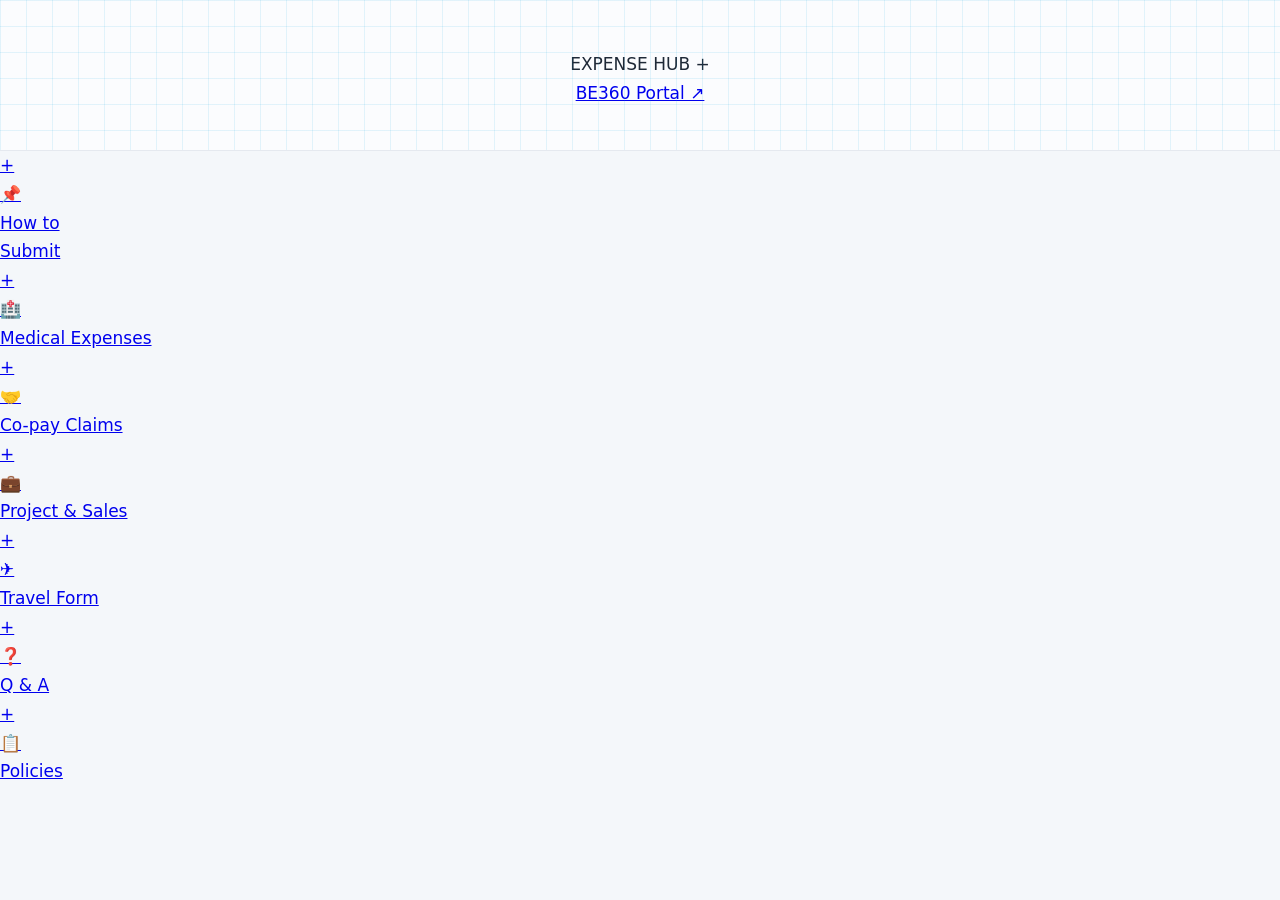
==== home.html @ 76f4fccd "Create home.html" ====
<!DOCTYPE html>
<html lang="en">
<head>
  <meta charset="UTF-8">
  <meta name="viewport" content="width=device-width, initial-scale=1.0">
  <title>Expense Claim Hub</title>
  <link rel="stylesheet" href="style.css">
</head>
<body>

  <div class="app-container">
    
    <!-- Top Header -->
    <header class="brand-header">
      <div class="logo">EXPENSE HUB <span>+</span></div>
      <a href="#" class="system-btn">BE360 Portal ↗</a>
    </header>

    <!-- Bento Grid Navigation -->
    <main class="bento-grid">

      <!-- Featured / Guide Card -->
      <a href="index.html" class="bento-card card-hero">
        <span class="plus-icon">+</span>
        <div class="card-icon">📌</div>
        <div class="card-title">How to<br>Submit</div>
      </a>

      <!-- Category Cards -->
      <a href="#" class="bento-card card-purple">
        <span class="plus-icon">+</span>
        <div class="card-icon">🏥</div>
        <div class="card-title">Medical Expenses</div>
      </a>

      <a href="#" class="bento-card card-mustard">
        <span class="plus-icon">+</span>
        <div class="card-icon">🤝</div>
        <div class="card-title">Co-pay Claims</div>
      </a>

      <a href="#" class="bento-card card-orange">
        <span class="plus-icon">+</span>
        <div class="card-icon">💼</div>
        <div class="card-title">Project & Sales</div>
      </a>

      <a href="#" class="bento-card card-orange-alt">
        <span class="plus-icon">+</span>
        <div class="card-icon">✈️</div>
        <div class="card-title">Travel Form</div>
      </a>

      <a href="#" class="bento-card card-blue">
        <span class="plus-icon">+</span>
        <div class="card-icon">❓</div>
        <div class="card-title">Q & A</div>
      </a>

      <a href="#" class="bento-card card-cream">
        <span class="plus-icon">+</span>
        <div class="card-icon">📋</div>
        <div class="card-title">Policies</div>
      </a>

    </main>
  </div>

</body>
</html>
---- style.css ----
/* =========================================================
   EXPENSE CLAIM GUIDE — STYLESHEET
   Brand: BE8
   Bilingual, side by side. No JavaScript.
   Built phone-first, tested for the LINE in-app browser.
   ========================================================= */


/* ===== BRAND COLORS ===== */

:root {
  --color-primary:    #0E2B5C;   /* Beryl Navy Blue       */
  --color-accent:     #00A3E0;   /* Digital Cyan          */
  --color-bg-light:   #F4F7FA;   /* Ice Blue / Light Gray */
  --color-bg-dark:    #0B132B;   /* Deep Midnight         */
  --color-text-main:  #1F2937;   /* Charcoal Gray         */
  --color-text-muted: #4B5563;   /* Muted Gray            */
  --color-white:      #FFFFFF;   /* Pure White            */

  --line: rgba(14, 43, 92, 0.12);

  --font-en: "Public Sans", system-ui, -apple-system, "Segoe UI", sans-serif;
  --font-th: "Sarabun", "Noto Sans Thai", system-ui, sans-serif;

  --shadow-soft: 0 1px 2px rgba(14, 43, 92, 0.06),
                 0 2px 10px rgba(14, 43, 92, 0.07);
  --shadow-lift: 0 6px 16px rgba(14, 43, 92, 0.10),
                 0 16px 34px rgba(14, 43, 92, 0.08);

  --radius: 14px;
}


/* ===== BASIC PAGE SETUP ===== */

* {
  box-sizing: border-box;
}

html {
  scroll-behavior: smooth;
  -webkit-text-size-adjust: 100%;
}

body {
  margin: 0;
  padding: 0;
  background-color: var(--color-bg-light);
  color: var(--color-text-main);
  font-family: var(--font-en);
  font-size: 17px;
  line-height: 1.7;
  -webkit-font-smoothing: antialiased;
}


/* ===== EVERY PIECE OF THAI TEXT USES SARABUN ===== */

.h-th,
.nav-th,
.cell-th,
.chip-th,
.btn-th,
.bi-th {
  font-family: var(--font-th);
}


/* =========================================================
   HEADER — doodle-framed, notebook grid
   ========================================================= */

header {
  position: relative;
  background-color: #FBFCFE;
  border-bottom: 1px solid rgba(14, 43, 92, 0.09);
  padding: 32px 18px 36px;
  text-align: center;
  overflow: hidden;
}

/* Notebook grid, drawn in CSS */
header::before {
  content: "";
  position: absolute;
  inset: 0;
  background-image:
    linear-gradient(rgba(0, 163, 224, 0.10) 1px, transparent 1px),
    linear-gradient(90deg, rgba(0, 163, 224, 0.10) 1px, transparent 1px);
  background-size: 26px 26px;
  pointer-events: none;
}

.hd-wrap {
  position: relative;
  z-index: 2;
  max-width: 720px;
  margin: 0 auto;
}

.hd-badge {
  display: inline-block;
  margin-bottom: 18px;
  padding: 8px 20px;
  border: 1px solid rgba(14, 43, 92, 0.14);
  border-radius: 999px;
  background-color: var(--color-white);
  box-shadow: 0 2px 6px rgba(14, 43, 92, 0.05);
  font-size: 0.8rem;
  font-weight: 600;
  color: var(--color-primary);
}

header h1 {
  margin: 0 0 12px 0;
  color: var(--color-primary);
  font-size: 1.9rem;
  font-weight: 700;
  line-height: 1.2;
  letter-spacing: -0.025em;
}

header p {
  margin: 0;
  color: var(--color-text-muted);
  font-size: 1rem;
  line-height: 1.6;
}


/* ===== DOODLES =====
   Hidden on phones so the header stays short. */

.hd-doodles {
  display: none;
}

.dd {
  position: absolute;
  fill: none;
  stroke: var(--color-primary);
  stroke-width: 2.6;
  stroke-linecap: round;
  stroke-linejoin: round;
}

/* The cyan shapes sit behind the navy outlines */
.dd .fill {
  fill: rgba(0, 163, 224, 0.22);
  stroke: none;
}


@media (min-width: 900px) {

  header {
    padding: 74px 40px 78px;
  }

  header h1 {
    font-size: 3rem;
  }

  header p {
    font-size: 1.12rem;
  }

  .hd-doodles {
    display: block;
    position: absolute;
    inset: 0;
    z-index: 1;
    pointer-events: none;
  }

  /* --- left flank --- */
  .dd-laptop-l   { width: 130px; top: 22%;  left: 3%;   transform: rotate(-8deg); }
  .dd-glasses-l  { width: 112px; top: 12%;  left: 16%;  transform: rotate(-14deg); }
  .dd-clip-l     { width: 58px;  top: 58%;  left: 14%;  transform: rotate(10deg); }
  .dd-pencil-l   { width: 78px;  top: 74%;  left: 5%;   transform: rotate(-20deg); }
  .dd-squiggle-l { width: 104px; top: 6%;   left: 7%;   opacity: .5; stroke-width: 2.2; }

  /* --- right flank --- */
  .dd-laptop-r   { width: 130px; top: 20%;  right: 3%;  transform: rotate(9deg); }
  .dd-glasses-r  { width: 112px; top: 62%;  right: 14%; transform: rotate(12deg); }
  .dd-clip-r     { width: 58px;  top: 14%;  right: 17%; transform: rotate(-12deg); }
  .dd-eraser-r   { width: 66px;  top: 78%;  right: 6%;  transform: rotate(16deg); }
  .dd-squiggle-r { width: 104px; top: 80%;  right: 20%; opacity: .5; stroke-width: 2.2; }
}

/* ===== MENU ===== */

nav {
  background-color: var(--color-bg-light);
  box-shadow: 0 4px 12px rgba(14, 43, 92, 0.05);
  padding: 18px 14px;
}

nav ul {
  display: grid;
  grid-template-columns: 1fr 1fr;
  gap: 12px;
  margin: 0;
  padding: 0;
  list-style: none;
}

nav a.nav-card {
  display: flex;
  flex-direction: column;
  align-items: center;
  justify-content: center;
  gap: 6px;
  min-height: 84px;
  padding: 14px 10px;
  border-radius: 14px;
  border-top: 4px solid #63B9F8;
  background-color: var(--color-white);
  color: var(--color-primary);
  font-size: 0.88rem;
  font-weight: 700;
  line-height: 1.3;
  text-align: center;
  text-decoration: none;
  box-shadow: 0 2px 8px rgba(14, 43, 92, 0.07);
  transition: transform 0.25s ease, box-shadow 0.25s ease,
              background-color 0.25s ease, border-color 0.25s ease;
}

.nav-emoji {
  font-size: 1.4rem;
  line-height: 1;
}

.nav-txt {
  min-width: 0;
  display: flex;
  flex-direction: column;
  align-items: center;
}

.nav-th {
  display: block;
  margin-top: 2px;
  font-size: 0.76rem;
  font-weight: 400;
  color: rgba(14, 43, 92, 0.72);
}

nav a.nav-card:hover,
nav a.nav-card:focus-visible {
  transform: translateY(-3px);
  box-shadow: 0 8px 20px rgba(14, 43, 92, 0.14);
  background-color: var(--color-primary);
  border-top-color: var(--color-accent);
  color: var(--color-white);
}

nav a.nav-card:hover .nav-th,
nav a.nav-card:focus-visible .nav-th {
  color: rgba(255, 255, 255, 0.85);
}


/* ===== SECTION CARDS ===== */

section {
  background-color: var(--color-white);
  border-radius: var(--radius);
  box-shadow: var(--shadow-soft);
  margin: 18px 14px;
  padding: 26px 20px;
  scroll-margin-top: 16px;
}

section h2 {
  margin: 0 0 22px 0;
  padding-left: 14px;
  border-left: 4px solid var(--color-accent);
  color: var(--color-primary);
  font-size: 1.24rem;
  font-weight: 700;
  line-height: 1.35;
}

section h3 {
  margin: 32px 0 12px 0;
  color: var(--color-primary);
  font-size: 1.06rem;
  font-weight: 700;
  line-height: 1.4;
}

.h-th {
  display: block;
  margin-top: 2px;
  font-size: 0.92em;
  font-weight: 400;
  color: var(--color-text-muted);
}

section h2 .h-th {
  color: rgba(14, 43, 92, 0.62);
}

section p {
  margin: 0 0 14px 0;
}

.coming {
  color: var(--color-text-muted);
  font-style: italic;
}

.coming .cell-th {
  font-style: normal;
}


/* ===== BILINGUAL BLOCKS ===== */

.bi {
  display: grid;
  gap: 0;
}

.bi-col {
  min-width: 0;
}

.bi-th {
  margin-top: 16px;
  padding-top: 16px;
  border-top: 1px dashed var(--line);
}

.bi-label {
  margin: 0 0 8px 0;
  font-family: var(--font-en);
  font-size: 0.68rem;
  font-weight: 700;
  letter-spacing: 0.1em;
  text-transform: uppercase;
  color: var(--color-text-muted);
}

.bi-th .bi-label {
  font-family: var(--font-th);
  letter-spacing: 0.02em;
}


/* ===== TICKED CHECKLIST ===== */

.checklist {
  margin: 0;
  padding: 0;
  list-style: none;
}

.checklist li {
  position: relative;
  margin-bottom: 12px;
  padding-left: 32px;
  line-height: 1.65;
}

.checklist li:last-child {
  margin-bottom: 0;
}

.checklist li::before {
  content: "\2713";
  position: absolute;
  left: 0;
  top: 3px;
  width: 22px;
  height: 22px;
  border-radius: 50%;
  background-color: var(--color-accent);
  color: var(--color-white);
  font-family: var(--font-en);
  font-size: 0.72rem;
  font-weight: 700;
  line-height: 22px;
  text-align: center;
}

.plain-list {
  margin: 0;
  padding-left: 20px;
}

.plain-list li {
  margin-bottom: 8px;
  line-height: 1.65;
}

.plain-list li:last-child {
  margin-bottom: 0;
}


/* ===== CALLOUT BOXES ===== */

.callout {
  border-left: 5px solid;
  border-radius: 10px;
  margin: 18px 0;
  padding: 18px 20px;
}

.callout-title {
  margin: 0 0 10px 0;
  font-size: 0.98rem;
  font-weight: 700;
  line-height: 1.45;
}

.bi-th .callout-title {
  font-family: var(--font-th);
}

.callout p:last-child {
  margin-bottom: 0;
}

.callout-info {
  background-color: var(--color-bg-light);
  border-left-color: var(--color-accent);
}
.callout-info .callout-title { color: var(--color-primary); }

.callout-ok {
  background-color: #ECFDF5;
  border-left-color: #059669;
}
.callout-ok .callout-title { color: #065F46; }

.callout-warn {
  background-color: #FFF7ED;
  border-left-color: #D97706;
}
.callout-warn .callout-title { color: #92400E; }

.callout-danger {
  background-color: #FEF2F2;
  border-left-color: #DC2626;
}
.callout-danger .callout-title { color: #991B1B; }


/* ===== CHIPS ===== */

.chip {
  display: inline-block;
  margin-bottom: 16px;
  padding: 6px 14px;
  border-radius: 999px;
  color: var(--color-white);
  font-size: 0.74rem;
  font-weight: 700;
  letter-spacing: 0.05em;
  text-transform: uppercase;
}

.chip-th {
  text-transform: none;
  letter-spacing: 0;
  font-weight: 400;
  opacity: 0.9;
}

.chip-th::before {
  content: " / ";
}

.chip-ok   { background-color: #059669; }
.chip-warn { background-color: #B45309; }
.chip-info { background-color: var(--color-primary); }


/* ===== RULE CARDS ===== */

.rule-grid {
  display: grid;
  gap: 14px;
}

.rule-card {
  background-color: var(--color-bg-light);
  border: 1px solid var(--line);
  border-radius: 12px;
  padding: 20px;
}

.steps {
  margin: 0;
  padding-left: 20px;
}

.steps li {
  margin-bottom: 8px;
  line-height: 1.65;
}

.steps li:last-child {
  margin-bottom: 0;
}

.rule-note {
  margin: 12px 0 0 0;
  font-size: 0.9rem;
  color: var(--color-text-muted);
}


/* ===== TABLES ===== */

.data-table {
  width: 100%;
  border-collapse: collapse;
  margin: 10px 0 8px 0;
  font-size: 0.95rem;
}

.data-table th {
  background-color: var(--color-primary);
  color: var(--color-white);
  padding: 12px;
  text-align: left;
  font-size: 0.74rem;
  font-weight: 700;
  letter-spacing: 0.06em;
  text-transform: uppercase;
  line-height: 1.4;
}

.data-table th:first-child { border-top-left-radius: 8px; }
.data-table th:last-child  { border-top-right-radius: 8px; }

.data-table th .cell-th {
  display: block;
  margin-top: 2px;
  font-size: 0.78rem;
  font-weight: 400;
  letter-spacing: 0;
  text-transform: none;
  color: rgba(255, 255, 255, 0.78);
}

.data-table td {
  padding: 13px 12px;
  border-bottom: 1px solid rgba(14, 43, 92, 0.10);
  vertical-align: top;
  line-height: 1.6;
}

.data-table tbody tr:nth-child(even) td {
  background-color: var(--color-bg-light);
}

.data-table td:first-child {
  width: 36%;
  color: var(--color-primary);
  font-weight: 600;
}

.cell-th {
  display: block;
  margin-top: 3px;
  font-size: 0.92em;
  color: var(--color-text-muted);
}

.align-right { text-align: right; }

.amount {
  text-align: right;
  color: var(--color-primary);
  font-weight: 700;
  white-space: nowrap;
}

.table-note {
  margin: 0 0 8px 0;
  font-size: 0.86rem;
  color: var(--color-text-muted);
}

.table-note .cell-th {
  display: inline;
  margin-left: 6px;
}


/* ===== VALUES TYPED EXACTLY AS SHOWN ===== */

code {
  background-color: var(--color-bg-light);
  border: 1px solid rgba(14, 43, 92, 0.15);
  border-radius: 6px;
  padding: 2px 7px;
  font-family: ui-monospace, "SF Mono", Consolas, monospace;
  font-size: 0.88em;
  color: var(--color-primary);
  white-space: nowrap;
}


/* ===== BUTTONS ===== */

.btn-primary {
  display: inline-block;
  margin: 14px auto 8px auto;
  padding: 16px 24px;
  border-radius: 10px;
  background-color: var(--color-accent);
  box-shadow: 0 4px 14px rgba(0, 163, 224, 0.30);
  color: var(--color-white);
  font-size: 1rem;
  font-weight: 700;
  text-align: center;
  text-decoration: none;
}

.btn-th {
  display: block;
  margin-top: 2px;
  font-size: 0.88rem;
  font-weight: 400;
  color: rgba(255, 255, 255, 0.9);
}

.btn-primary:hover,
.btn-primary:focus-visible {
  background-color: var(--color-primary);
  box-shadow: 0 4px 14px rgba(14, 43, 92, 0.28);
}


/* ===== IMAGES & FIGURES ===== */

figure {
  margin: 20px 0;
  text-align: center;
}

figure img {
  display: block;
  margin: 0 auto;
  max-width: 100%;
  height: auto;
  border-radius: 8px;
}


/* ===== EXAMPLES ===== */

.example {
  display: flex;
  gap: 12px;
  align-items: flex-start;
  margin-bottom: 10px;
  padding: 14px 16px;
  border-radius: 10px;
  font-size: 0.95rem;
  line-height: 1.6;
}

.example-mark {
  flex-shrink: 0;
  font-size: 1.05rem;
  font-weight: 700;
}

.example-ok { background-color: #ECFDF5; }
.example-ok .example-mark { color: #059669; }

.example-no { background-color: #FEF2F2; }
.example-no .example-mark { color: #DC2626; }


/* ===== FIELD CARDS ===== */

.field-cards {
  display: grid;
  gap: 12px;
  margin: 16px 0 8px;
}

.field-card {
  display: flex;
  gap: 14px;
  align-items: flex-start;
  background-color: var(--color-white);
  border: 2px solid rgba(0, 163, 224, 0.35);
  border-radius: 14px;
  padding: 16px 18px;
  box-shadow: var(--shadow-soft);
}

.field-num {
  flex-shrink: 0;
  width: 34px;
  height: 34px;
  border-radius: 50%;
  background-color: var(--color-accent);
  color: var(--color-white);
  font-family: var(--font-en);
  font-size: 0.95rem;
  font-weight: 700;
  line-height: 34px;
  text-align: center;
}

.field-body {
  min-width: 0;
}

.field-name {
  display: block;
  margin-bottom: 5px;
  color: var(--color-primary);
  font-size: 1rem;
  font-weight: 700;
  line-height: 1.35;
}

.field-value {
  margin: 0;
  line-height: 1.6;
}

.value-strong {
  color: var(--color-primary);
  font-weight: 700;
}


/* ===== FOOTER ===== */

footer {
  padding: 26px 22px 44px;
  color: var(--color-text-muted);
  font-size: 0.88rem;
  text-align: center;
}


/* =========================================================
   BIGGER SCREENS (laptop and tablet)
   ========================================================= */

@media (min-width: 760px) {

  header {
    padding: 50px 40px 42px;
    text-align: center;
  }

  header h1 { font-size: 2.05rem; }
  header h1 .h-th { font-size: 1.2rem; }
  header p { font-size: 1.05rem; }

  nav {
    position: sticky;
    top: 0;
    z-index: 10;
    padding: 0 30px;
  }

  nav ul {
    display: flex;
    justify-content: center;
    flex-wrap: wrap;
    gap: 0;
    max-width: 1400px;
    margin: 0 auto;
  }

  nav a {
    display: flex;
    flex-direction: column;
    justify-content: center;
    min-height: 62px;
    padding: 0 18px;
    border: none;
    border-radius: 0;
    border-bottom: 3px solid transparent;
    background-color: transparent;
  }

  nav a:hover,
  nav a:focus-visible {
    background-color: transparent;
    color: var(--color-accent);
    border-bottom-color: var(--color-accent);
  }

  nav a:hover .nav-th,
  nav a:focus-visible .nav-th {
    color: var(--color-accent);
  }

  section {
    max-width: 1300px;
    margin: 26px auto;
    padding: 38px 42px;
    scroll-margin-top: 82px;
  }

  section h2 { font-size: 1.5rem; }
  section h3 { font-size: 1.15rem; }

  .bi {
    grid-template-columns: 1fr 1fr;
    gap: 30px;
  }

  .bi-th {
    margin-top: 0;
    padding-top: 0;
    padding-left: 30px;
    border-top: none;
    border-left: 1px solid var(--line);
  }

  .rule-grid {
    grid-template-columns: 1fr;
    gap: 18px;
  }

  .field-cards {
    grid-template-columns: 1fr 1fr;
    gap: 16px;
  }

  .data-table { font-size: 1rem; }
  .data-table td:first-child { width: 30%; }

  footer {
    max-width: 1300px;
    margin: 0 auto;
  }
}
/* =========================================================
   NAVIGATION — white cards with a pastel blue top accent
   ========================================================= */

nav {
  background-color: var(--color-bg-light);
  box-shadow: 0 4px 12px rgba(14, 43, 92, 0.05);
  padding: 18px 14px;
}

nav ul {
  display: grid;
  grid-template-columns: 1fr 1fr;
  gap: 12px;
  margin: 0;
  padding: 0;
  list-style: none;
}

nav a.nav-card {
  display: flex;
  flex-direction: column;
  align-items: center;
  justify-content: center;
  gap: 6px;
  min-height: 84px;
  padding: 14px 10px;
  border-radius: 14px;
  border-top: 4px solid #63B9F8;
  background-color: var(--color-white);
  color: var(--color-primary);
  font-size: 0.88rem;
  font-weight: 700;
  line-height: 1.3;
  text-align: center;
  text-decoration: none;
  box-shadow: 0 2px 8px rgba(14, 43, 92, 0.07);
  transition: transform 0.25s ease, box-shadow 0.25s ease,
              background-color 0.25s ease, border-color 0.25s ease;
}

.nav-emoji {
  font-size: 1.4rem;
  line-height: 1;
}

.nav-txt {
  min-width: 0;
  display: flex;
  flex-direction: column;
  align-items: center;
}

.nav-th {
  display: block;
  margin-top: 2px;
  font-size: 0.76rem;
  font-weight: 400;
  color: rgba(14, 43, 92, 0.72);
}

nav a.nav-card:hover,
nav a.nav-card:focus-visible {
  transform: translateY(-3px);
  box-shadow: 0 8px 20px rgba(14, 43, 92, 0.14);
  background-color: var(--color-primary);
  border-top-color: var(--color-accent);
  color: var(--color-white);
}

nav a.nav-card:hover .nav-th,
nav a.nav-card:focus-visible .nav-th {
  color: rgba(255, 255, 255, 0.85);
}


@media (min-width: 760px) {

  nav {
    position: sticky;
    top: 0;
    z-index: 10;
    padding: 18px 20px;
  }

  nav ul {
    display: flex;
    justify-content: center;
    align-items: stretch;
    gap: 0;
    max-width: 1100px;
    margin: 0 auto;
  }

  nav li {
    display: flex;
    align-items: center;
    flex: 1;
  }

  nav li + li::before {
    content: "\203A";
    padding: 0 8px;
    color: rgba(14, 43, 92, 0.35);
    font-size: 1.4rem;
    font-weight: 700;
  }

  nav a.nav-card {
    width: 100%;
    min-height: 90px;
    padding: 12px 8px;
  }
}
/* ===== PV NUMBER BADGE =====
   A stronger version of <code> for the Payment Voucher example. */

code.pv-code {
  display: inline-block;
  padding: 3px 11px;
  border: none;
  border-radius: 999px;
  background-color: var(--color-primary);
  color: var(--color-white);
  font-family: ui-monospace, "SF Mono", Consolas, monospace;
  font-size: 0.86em;
  font-weight: 600;
  letter-spacing: 0.02em;
  white-space: nowrap;
}
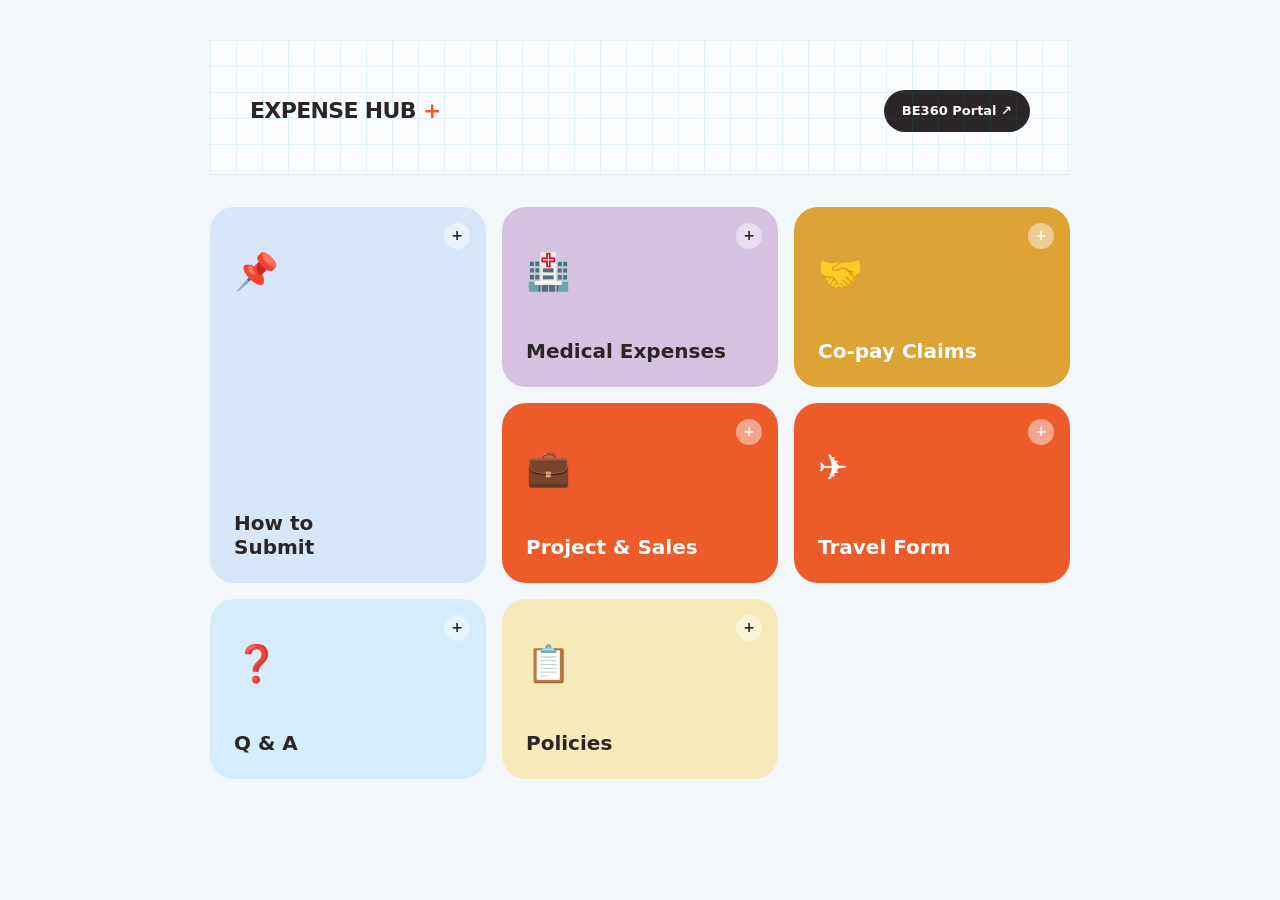
==== commit 17809184: "Update home.html" ====
--- a/home.html
+++ b/home.html
@@ -4,7 +4,7 @@
   <meta charset="UTF-8">
   <meta name="viewport" content="width=device-width, initial-scale=1.0">
   <title>Expense Claim Hub</title>
-  <link rel="stylesheet" href="style.css">
+ <link rel="stylesheet" href="./style.css?v=1.1">
 </head>
 <body>
 
--- a/style.css
+++ b/style.css
@@ -974,3 +974,134 @@
   letter-spacing: 0.02em;
   white-space: nowrap;
 }
+/* ==========================================
+   BENTO GRID STYLES (for home.html)
+   ========================================== */
+
+:root {
+  --bg-bento-main: #FFFDF7;
+  --text-bento-dark: #2B2625;
+  
+  /* Bento Palette */
+  --color-hero: #D8E6FA;
+  --color-purple: #D5C2DF;
+  --color-mustard: #DDA336;
+  --color-orange: #EE5B2B;
+  --color-blue: #D6ECFA;
+  --color-cream: #F5EAB8;
+}
+
+.app-container {
+  width: 100%;
+  max-width: 900px;
+  margin: 0 auto;
+  padding: 40px 20px;
+}
+
+/* Header */
+.brand-header {
+  display: flex;
+  justify-content: space-between;
+  align-items: center;
+  margin-bottom: 32px;
+}
+
+.logo {
+  font-size: 22px;
+  font-weight: 800;
+  letter-spacing: -0.03em;
+  color: var(--text-bento-dark);
+}
+
+.logo span {
+  color: var(--color-orange);
+}
+
+.system-btn {
+  text-decoration: none;
+  background: var(--text-bento-dark);
+  color: #FFF;
+  padding: 10px 18px;
+  border-radius: 999px;
+  font-size: 13px;
+  font-weight: 600;
+  transition: opacity 0.2s;
+}
+
+.system-btn:hover {
+  opacity: 0.85;
+}
+
+/* Grid Layout */
+.bento-grid {
+  display: grid;
+  grid-template-columns: repeat(3, 1fr);
+  gap: 16px;
+}
+
+.bento-card {
+  position: relative;
+  border-radius: 24px;
+  padding: 24px;
+  min-height: 180px;
+  display: flex;
+  flex-direction: column;
+  justify-content: space-between;
+  text-decoration: none;
+  color: var(--text-bento-dark);
+  transition: transform 0.2s ease, box-shadow 0.2s ease;
+}
+
+.bento-card:hover {
+  transform: translateY(-4px);
+  box-shadow: 0 12px 24px rgba(0,0,0,0.06);
+}
+
+.plus-icon {
+  position: absolute;
+  top: 16px;
+  right: 16px;
+  width: 26px;
+  height: 26px;
+  background: rgba(255, 255, 255, 0.45);
+  border-radius: 50%;
+  display: flex;
+  align-items: center;
+  justify-content: center;
+  font-weight: bold;
+  font-size: 14px;
+}
+
+.card-icon {
+  font-size: 36px;
+  margin-top: 10px;
+}
+
+.card-title {
+  font-size: 20px;
+  font-weight: 800;
+  line-height: 1.2;
+}
+
+/* Specific Card Rules */
+.card-hero {
+  background-color: var(--color-hero);
+  grid-row: span 2;
+}
+
+.card-purple { background-color: var(--color-purple); }
+.card-mustard { background-color: var(--color-mustard); color: #FFF; }
+.card-orange { background-color: var(--color-orange); color: #FFF; }
+.card-orange-alt { background-color: var(--color-orange); color: #FFF; }
+.card-blue { background-color: var(--color-blue); }
+.card-cream { background-color: var(--color-cream); }
+
+/* Responsive Grid for Mobile */
+@media (max-width: 768px) {
+  .bento-grid {
+    grid-template-columns: repeat(2, 1fr);
+  }
+  .card-hero {
+    grid-row: span 1;
+  }
+}
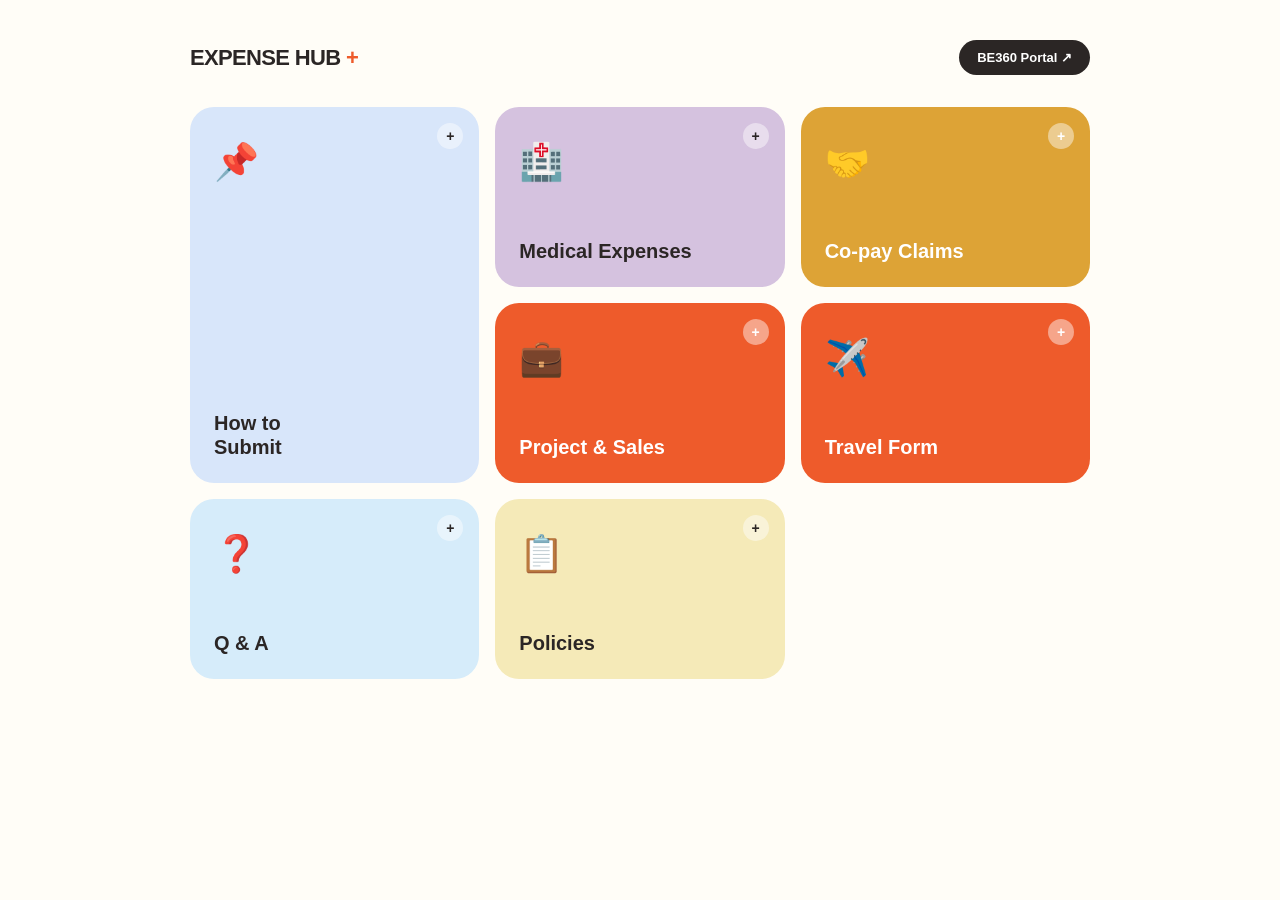
==== commit 3f1ec2fc: "Update home.html" ====
--- a/home.html
+++ b/home.html
@@ -4,29 +4,159 @@
   <meta charset="UTF-8">
   <meta name="viewport" content="width=device-width, initial-scale=1.0">
   <title>Expense Claim Hub</title>
- <link rel="stylesheet" href="./style.css?v=1.1">
+  <style>
+    :root {
+      --bg-main: #FFFDF7;
+      --text-dark: #2B2625;
+      --color-hero: #D8E6FA;
+      --color-purple: #D5C2DF;
+      --color-mustard: #DDA336;
+      --color-orange: #EE5B2B;
+      --color-blue: #D6ECFA;
+      --color-cream: #F5EAB8;
+    }
+
+    * {
+      box-sizing: border-box;
+      margin: 0;
+      padding: 0;
+    }
+
+    body {
+      background-color: var(--bg-main);
+      font-family: -apple-system, BlinkMacSystemFont, "Segoe UI", Roboto, sans-serif;
+      color: var(--text-dark);
+      padding: 40px 20px;
+      display: flex;
+      justify-content: center;
+    }
+
+    .app-container {
+      width: 100%;
+      max-width: 900px;
+    }
+
+    .brand-header {
+      display: flex;
+      justify-content: space-between;
+      align-items: center;
+      margin-bottom: 32px;
+    }
+
+    .logo {
+      font-size: 22px;
+      font-weight: 800;
+      letter-spacing: -0.03em;
+    }
+
+    .logo span {
+      color: var(--color-orange);
+    }
+
+    .system-btn {
+      text-decoration: none;
+      background: var(--text-dark);
+      color: #FFF;
+      padding: 10px 18px;
+      border-radius: 999px;
+      font-size: 13px;
+      font-weight: 600;
+      transition: opacity 0.2s;
+    }
+
+    .system-btn:hover {
+      opacity: 0.85;
+    }
+
+    .bento-grid {
+      display: grid;
+      grid-template-columns: repeat(3, 1fr);
+      gap: 16px;
+    }
+
+    .bento-card {
+      position: relative;
+      border-radius: 24px;
+      padding: 24px;
+      min-height: 180px;
+      display: flex;
+      flex-direction: column;
+      justify-content: space-between;
+      text-decoration: none;
+      color: var(--text-dark);
+      transition: transform 0.2s ease, box-shadow 0.2s ease;
+    }
+
+    .bento-card:hover {
+      transform: translateY(-4px);
+      box-shadow: 0 12px 24px rgba(0,0,0,0.06);
+    }
+
+    .plus-icon {
+      position: absolute;
+      top: 16px;
+      right: 16px;
+      width: 26px;
+      height: 26px;
+      background: rgba(255, 255, 255, 0.45);
+      border-radius: 50%;
+      display: flex;
+      align-items: center;
+      justify-content: center;
+      font-weight: bold;
+      font-size: 14px;
+    }
+
+    .card-icon {
+      font-size: 36px;
+      margin-top: 10px;
+    }
+
+    .card-title {
+      font-size: 20px;
+      font-weight: 800;
+      line-height: 1.2;
+    }
+
+    .card-hero {
+      background-color: var(--color-hero);
+      grid-row: span 2;
+    }
+
+    .card-purple { background-color: var(--color-purple); }
+    .card-mustard { background-color: var(--color-mustard); color: #FFF; }
+    .card-orange { background-color: var(--color-orange); color: #FFF; }
+    .card-orange-alt { background-color: var(--color-orange); color: #FFF; }
+    .card-blue { background-color: var(--color-blue); }
+    .card-cream { background-color: var(--color-cream); }
+
+    @media (max-width: 768px) {
+      .bento-grid {
+        grid-template-columns: repeat(2, 1fr);
+      }
+      .card-hero {
+        grid-row: span 1;
+      }
+    }
+  </style>
 </head>
 <body>
 
   <div class="app-container">
     
-    <!-- Top Header -->
     <header class="brand-header">
       <div class="logo">EXPENSE HUB <span>+</span></div>
       <a href="#" class="system-btn">BE360 Portal ↗</a>
     </header>
 
-    <!-- Bento Grid Navigation -->
     <main class="bento-grid">
 
-      <!-- Featured / Guide Card -->
       <a href="index.html" class="bento-card card-hero">
         <span class="plus-icon">+</span>
         <div class="card-icon">📌</div>
         <div class="card-title">How to<br>Submit</div>
       </a>
 
-      <!-- Category Cards -->
       <a href="#" class="bento-card card-purple">
         <span class="plus-icon">+</span>
         <div class="card-icon">🏥</div>
